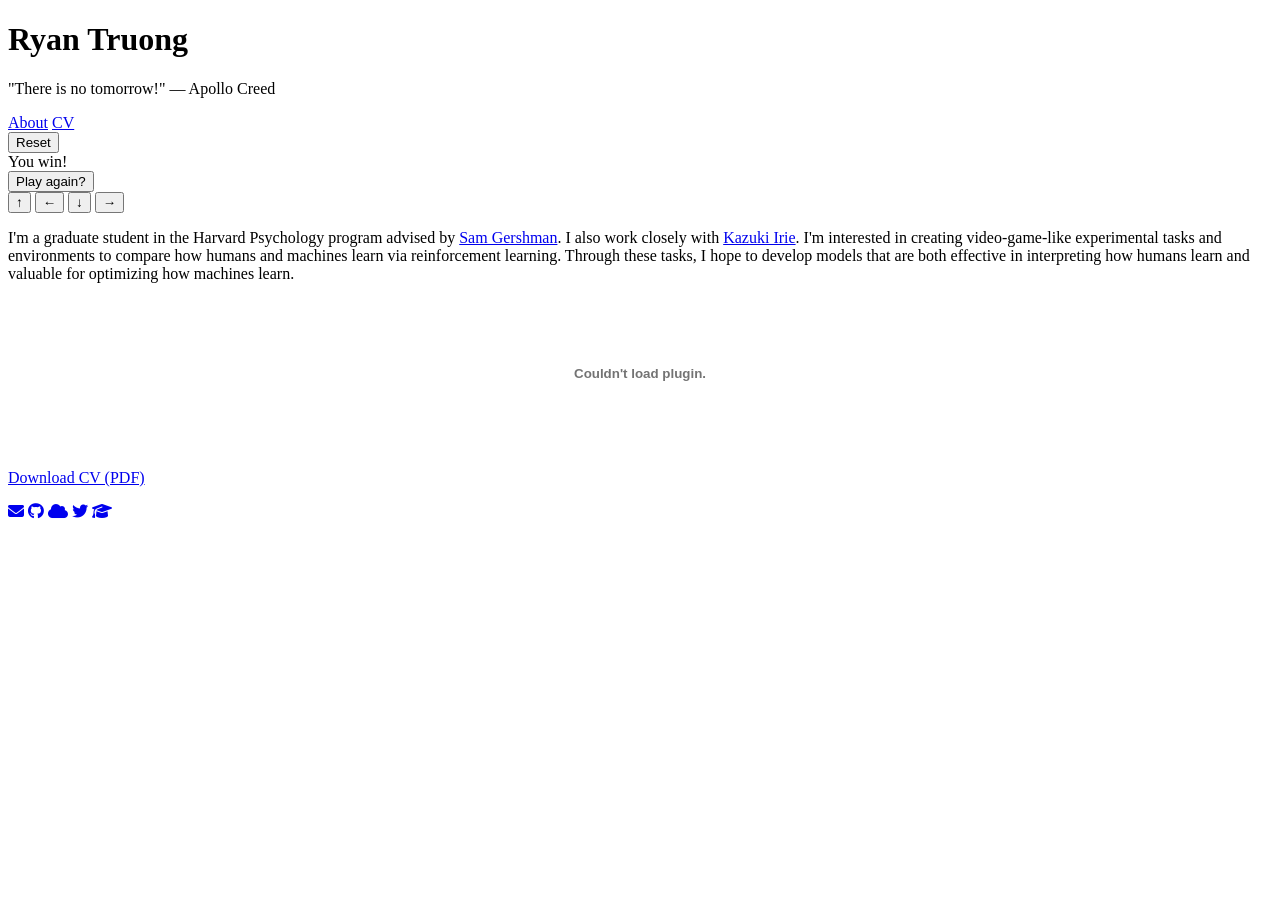
==== index.html @ cb48c057 "update cv and about" ====
<!DOCTYPE html>
<html lang="en">
<head>
    <meta charset="UTF-8">
    <meta name="viewport" content="width=device-width, initial-scale=1.0">
    <script>
        const savedTheme = localStorage.getItem('theme');
        const systemPrefersDark = window.matchMedia('(prefers-color-scheme: dark)').matches;
        if (savedTheme === 'dark' || (!savedTheme && systemPrefersDark)) {
            document.documentElement.classList.add('dark-mode');
        }
    </script>
    <title>Ryan Truong</title>
    <link rel="stylesheet" href="https://cdnjs.cloudflare.com/ajax/libs/font-awesome/6.4.0/css/all.min.css">
    <link rel="stylesheet" href="styles/main.css">
    <meta name="color-scheme" content="light dark">
</head>
<body>
    <div class="content">
        <h1>Ryan Truong</h1>
        <p class="tagline">"There is no tomorrow!" — Apollo Creed</p>

        <nav>
            <a href="#" id="about-link">About</a>
            <a href="#" id="cv-link">CV</a>
        </nav>

        <div class="swap-container">
            <div id="game-section">
                <div class="game-wrapper">
                    <div id="game-container"></div>
                    <div class="game-controls">
                        <button class="reset-btn" data-action="reset">Reset</button>
                        <div id="win-message" class="hidden">You win!</div>
                        <button id="play-again-btn" class="hidden" data-action="play-again">Play again?</button>
                    </div>
                </div>
                <div id="controls">
                    <button id="up" class="control-btn" data-move="0,-1">↑</button>
                    <button id="left" class="control-btn" data-move="-1,0">←</button>
                    <button id="down" class="control-btn" data-move="0,1">↓</button>
                    <button id="right" class="control-btn" data-move="1,0">→</button>
                </div>
            </div>

            <div id="bio-panel">
                <p>I'm a graduate student in the Harvard Psychology program advised by <a href="https://gershmanlab.com/people/sam.html" target="_blank" rel="noopener">Sam Gershman</a>. I also work closely with <a href="https://www.cs.yale.edu/homes/irie/" target="_blank" rel="noopener">Kazuki Irie</a>. I'm interested in creating video-game-like experimental tasks and environments to compare how humans and machines learn via reinforcement learning. Through these tasks, I hope to develop models that are both effective in interpreting how humans learn and valuable for optimizing how machines learn.</p>
            </div>

            <div id="cv-panel">
                <embed src="ryan_cv.pdf" type="application/pdf" width="100%">
                <p class="cv-fallback"><a href="ryan_cv.pdf">Download CV (PDF)</a></p>
            </div>
        </div>

        <div class="social-icons">
            <a href="mailto:truongtruong@g.harvard.edu"><i class="fas fa-envelope"></i></a>
            <a href="https://github.com/heyodog0"><i class="fab fa-github"></i></a>
            <a href="https://bsky.app/profile/heyodogo.bsky.social"><i class="fas fa-cloud"></i></a>
            <a href="https://x.com/ryanvtruong"><i class="fab fa-twitter"></i></a>
            <a href="https://scholar.google.com/citations?user=ryCBg4sAAAAJ&hl=en&oi=ao"><i class="fas fa-graduation-cap"></i></a>
        </div>
    </div>

    <script src="game.js"></script>
    <script src="theme.js"></script>
    <script src="transitions.js"></script>
    <script src="view-swap.js"></script>
</body>
</html>
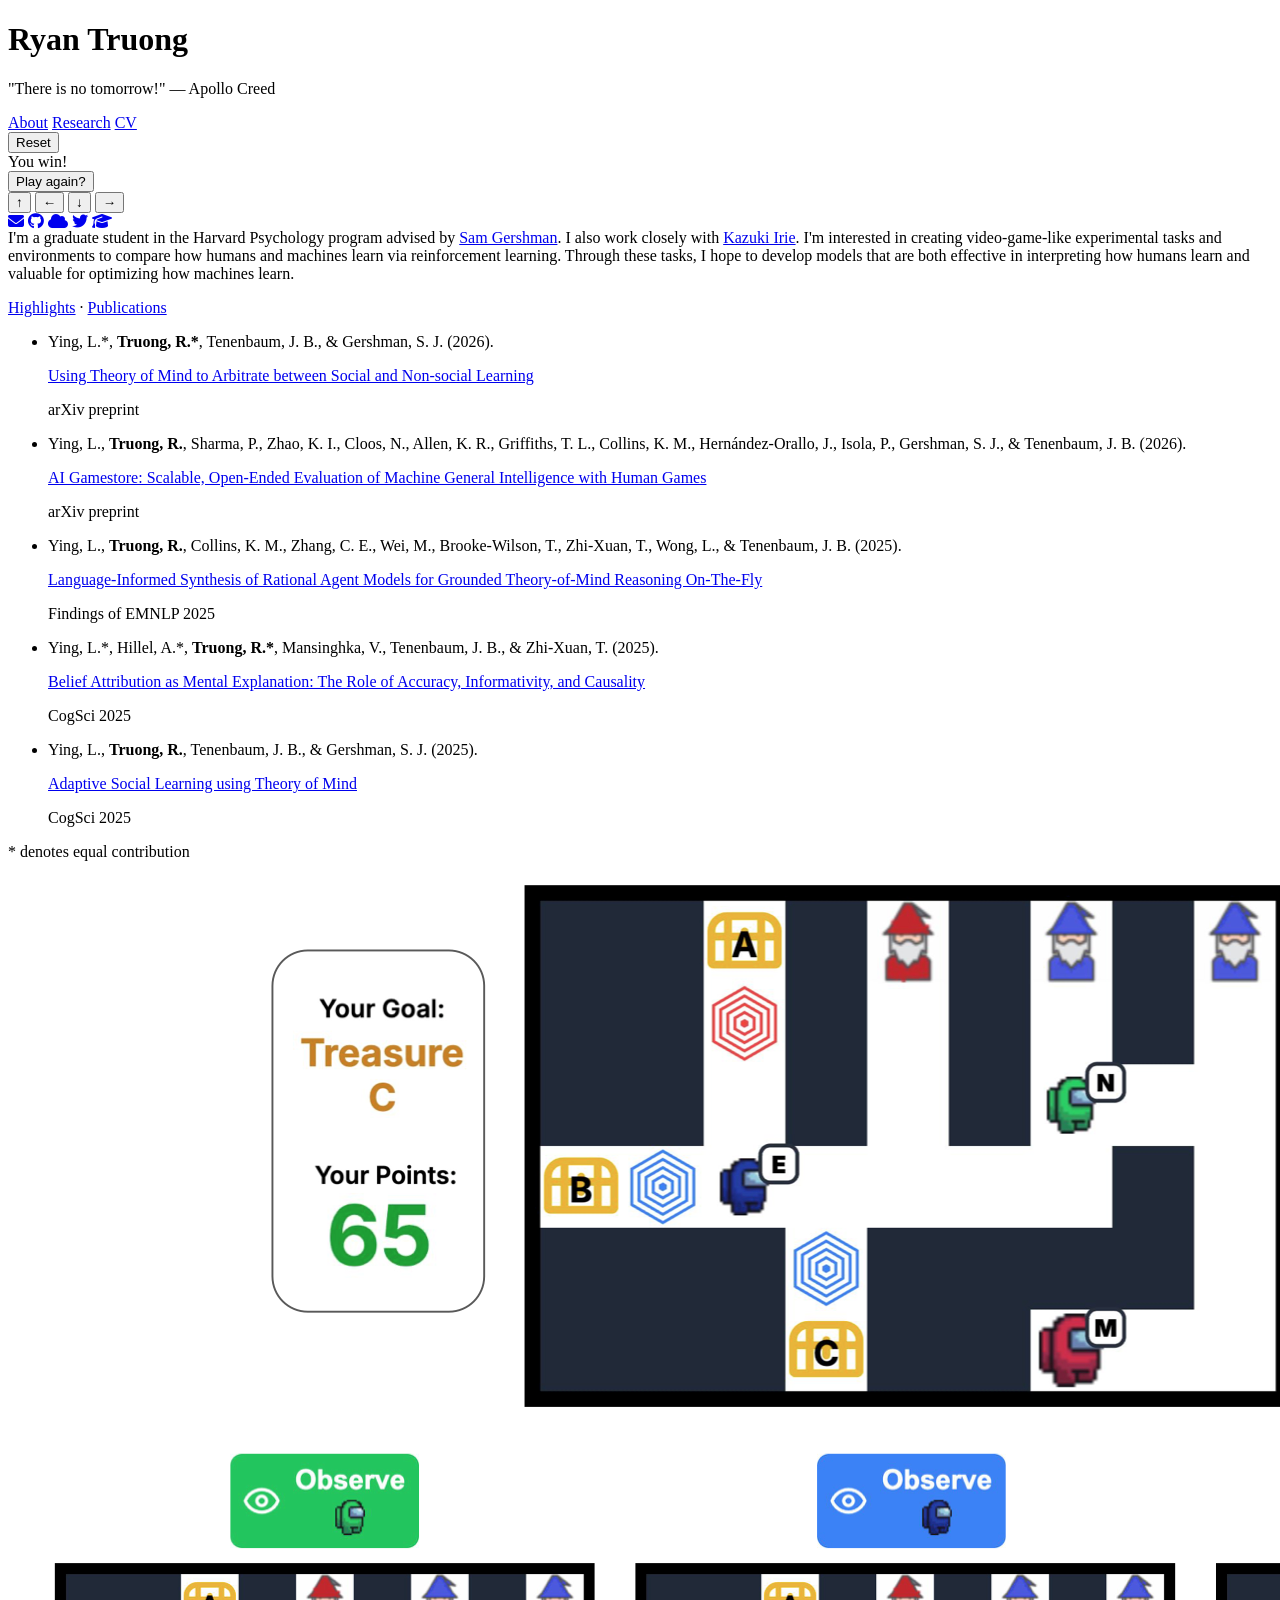
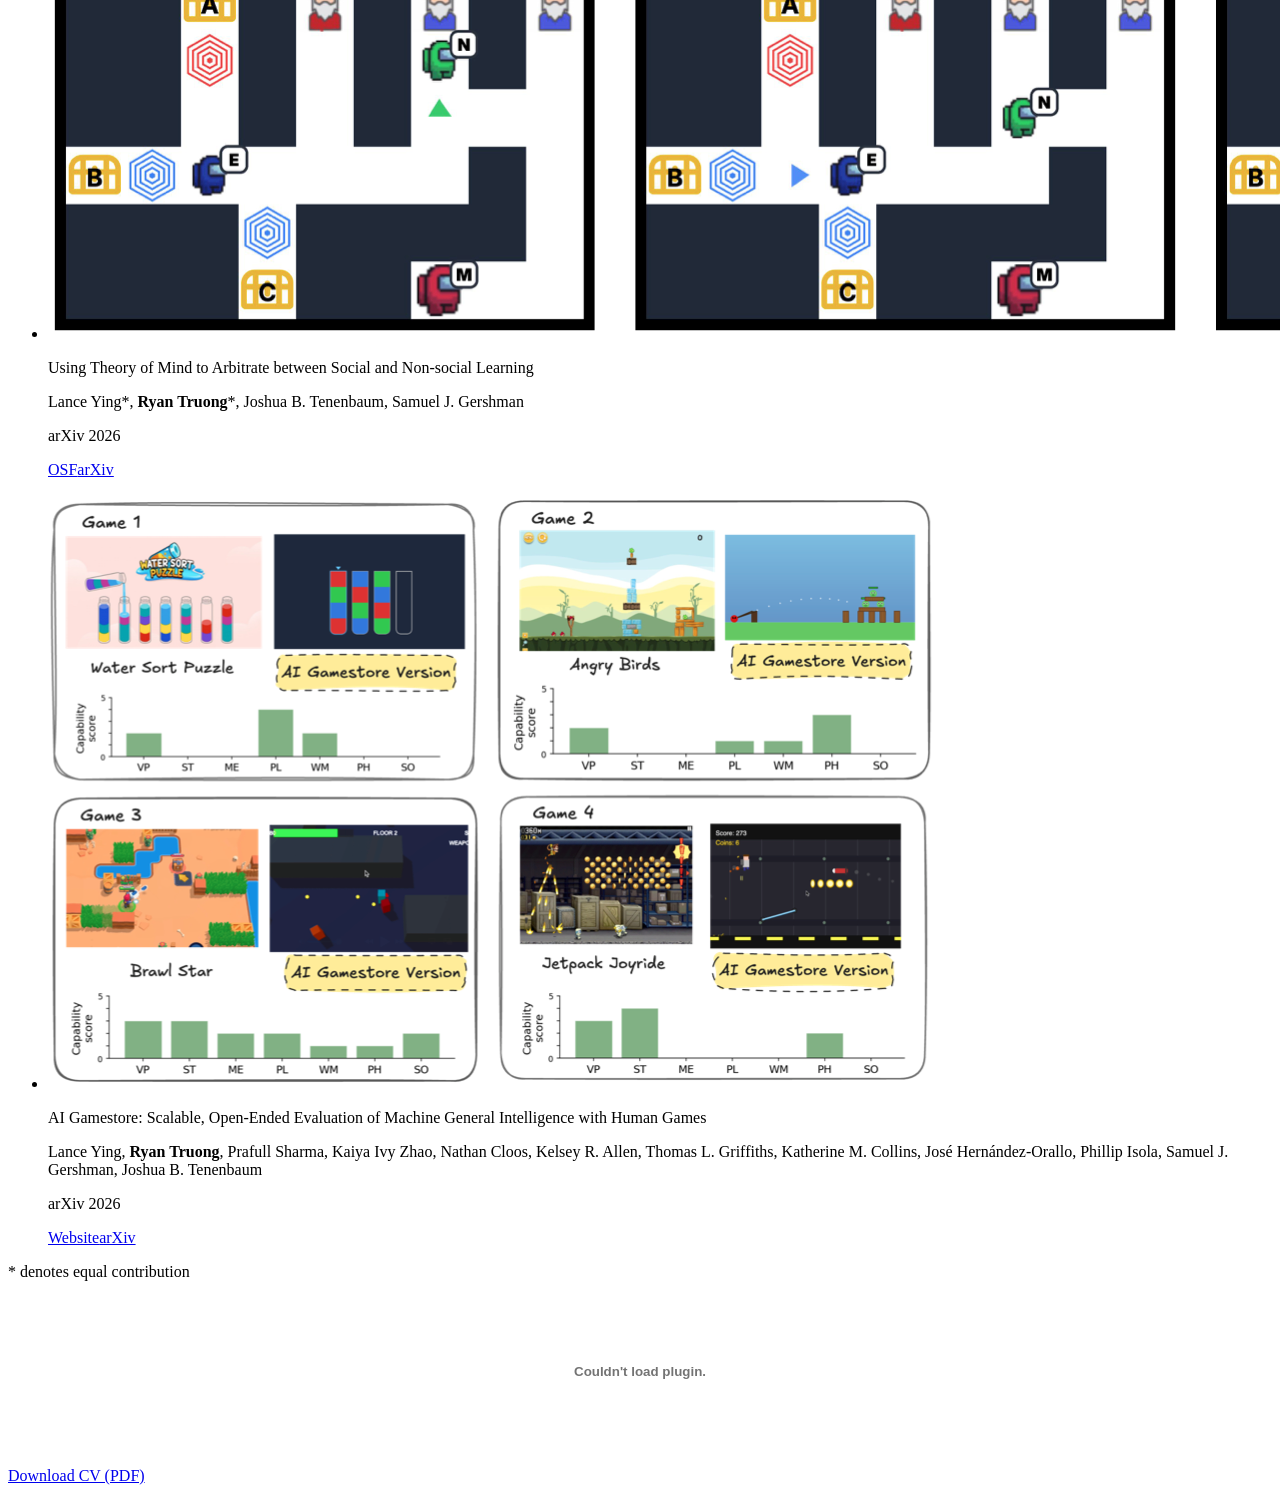
==== commit af020176: "add research section" ====
--- a/index.html
+++ b/index.html
@@ -22,6 +22,7 @@
 
         <nav>
             <a href="#" id="about-link">About</a>
+            <a href="#" id="pubs-link">Research</a>
             <a href="#" id="cv-link">CV</a>
         </nav>
 
@@ -47,6 +48,73 @@
                 <p>I'm a graduate student in the Harvard Psychology program advised by <a href="https://gershmanlab.com/people/sam.html" target="_blank" rel="noopener">Sam Gershman</a>. I also work closely with <a href="https://www.cs.yale.edu/homes/irie/" target="_blank" rel="noopener">Kazuki Irie</a>. I'm interested in creating video-game-like experimental tasks and environments to compare how humans and machines learn via reinforcement learning. Through these tasks, I hope to develop models that are both effective in interpreting how humans learn and valuable for optimizing how machines learn.</p>
             </div>
 
+            <div id="research-panel">
+                <div class="subtabs">
+                    <a href="#" id="tab-highlights" class="subtab active">Highlights</a>
+                    <span class="subtab-sep">·</span>
+                    <a href="#" id="tab-pubs" class="subtab">Publications</a>
+                </div>
+
+                <div id="pubs-view" class="research-view">
+                <ul class="pub-list">
+                    <li class="pub">
+                        <p class="pub-authors">Ying, L.*, <strong>Truong, R.*</strong>, Tenenbaum, J. B., &amp; Gershman, S. J. (2026).</p>
+                        <p class="pub-title"><a href="https://arxiv.org/abs/2607.28601" target="_blank" rel="noopener">Using Theory of Mind to Arbitrate between Social and Non-social Learning</a></p>
+                        <p class="pub-venue">arXiv preprint</p>
+                    </li>
+                    <li class="pub">
+                        <p class="pub-authors">Ying, L., <strong>Truong, R.</strong>, Sharma, P., Zhao, K. I., Cloos, N., Allen, K. R., Griffiths, T. L., Collins, K. M., Hernández-Orallo, J., Isola, P., Gershman, S. J., &amp; Tenenbaum, J. B. (2026).</p>
+                        <p class="pub-title"><a href="https://arxiv.org/abs/2602.17594" target="_blank" rel="noopener">AI Gamestore: Scalable, Open-Ended Evaluation of Machine General Intelligence with Human Games</a></p>
+                        <p class="pub-venue">arXiv preprint</p>
+                    </li>
+                    <li class="pub">
+                        <p class="pub-authors">Ying, L., <strong>Truong, R.</strong>, Collins, K. M., Zhang, C. E., Wei, M., Brooke-Wilson, T., Zhi-Xuan, T., Wong, L., &amp; Tenenbaum, J. B. (2025).</p>
+                        <p class="pub-title"><a href="https://aclanthology.org/2025.findings-emnlp.654/" target="_blank" rel="noopener">Language-Informed Synthesis of Rational Agent Models for Grounded Theory-of-Mind Reasoning On-The-Fly</a></p>
+                        <p class="pub-venue">Findings of EMNLP 2025</p>
+                    </li>
+                    <li class="pub">
+                        <p class="pub-authors">Ying, L.*, Hillel, A.*, <strong>Truong, R.*</strong>, Mansinghka, V., Tenenbaum, J. B., &amp; Zhi-Xuan, T. (2025).</p>
+                        <p class="pub-title"><a href="https://arxiv.org/abs/2505.19376" target="_blank" rel="noopener">Belief Attribution as Mental Explanation: The Role of Accuracy, Informativity, and Causality</a></p>
+                        <p class="pub-venue">CogSci 2025</p>
+                    </li>
+                    <li class="pub">
+                        <p class="pub-authors">Ying, L., <strong>Truong, R.</strong>, Tenenbaum, J. B., &amp; Gershman, S. J. (2025).</p>
+                        <p class="pub-title"><a href="https://arxiv.org/abs/2507.09409" target="_blank" rel="noopener">Adaptive Social Learning using Theory of Mind</a></p>
+                        <p class="pub-venue">CogSci 2025</p>
+                    </li>
+                </ul>
+                <p class="pub-note">* denotes equal contribution</p>
+                </div>
+
+                <div id="highlights-view" class="research-view active">
+                    <!-- Thumbnails: drop images in assets/highlights/ matching the
+                         filenames below (~480x300). Missing files degrade to an
+                         empty tinted box, not a broken-image icon.
+                         To add a link, copy an <a> inside .hl-links. -->
+                    <ul class="hl-list">
+                        <li class="hl">
+                            <img class="hl-thumb" src="assets/highlights/Social_ToM.png" alt="" loading="lazy">
+                            <div class="hl-body">
+                                <p class="hl-title">Using Theory of Mind to Arbitrate between Social and Non-social Learning</p>
+                                <p class="hl-authors">Lance Ying*, <strong>Ryan Truong</strong>*, Joshua B. Tenenbaum, Samuel J. Gershman</p>
+                                <p class="hl-venue">arXiv 2026</p>
+                                <p class="hl-links"><a href="https://osf.io/e93kh/overview" target="_blank" rel="noopener">OSF</a><a href="https://arxiv.org/abs/2607.28601" target="_blank" rel="noopener">arXiv</a></p>
+                            </div>
+                        </li>
+                        <li class="hl">
+                            <img class="hl-thumb" src="assets/highlights/aigamestore.png" alt="" loading="lazy">
+                            <div class="hl-body">
+                                <p class="hl-title">AI Gamestore: Scalable, Open-Ended Evaluation of Machine General Intelligence with Human Games</p>
+                                <p class="hl-authors">Lance Ying, <strong>Ryan Truong</strong>, Prafull Sharma, Kaiya Ivy Zhao, Nathan Cloos, Kelsey R. Allen, Thomas L. Griffiths, Katherine M. Collins, José Hernández-Orallo, Phillip Isola, Samuel J. Gershman, Joshua B. Tenenbaum</p>
+                                <p class="hl-venue">arXiv 2026</p>
+                                <p class="hl-links"><a href="https://aigamestore.org/" target="_blank" rel="noopener">Website</a><a href="https://arxiv.org/abs/2602.17594" target="_blank" rel="noopener">arXiv</a></p>
+                            </div>
+                        </li>
+                    </ul>
+                    <p class="pub-note">* denotes equal contribution</p>
+                </div>
+            </div>
+
             <div id="cv-panel">
                 <embed src="ryan_cv.pdf" type="application/pdf" width="100%">
                 <p class="cv-fallback"><a href="ryan_cv.pdf">Download CV (PDF)</a></p>
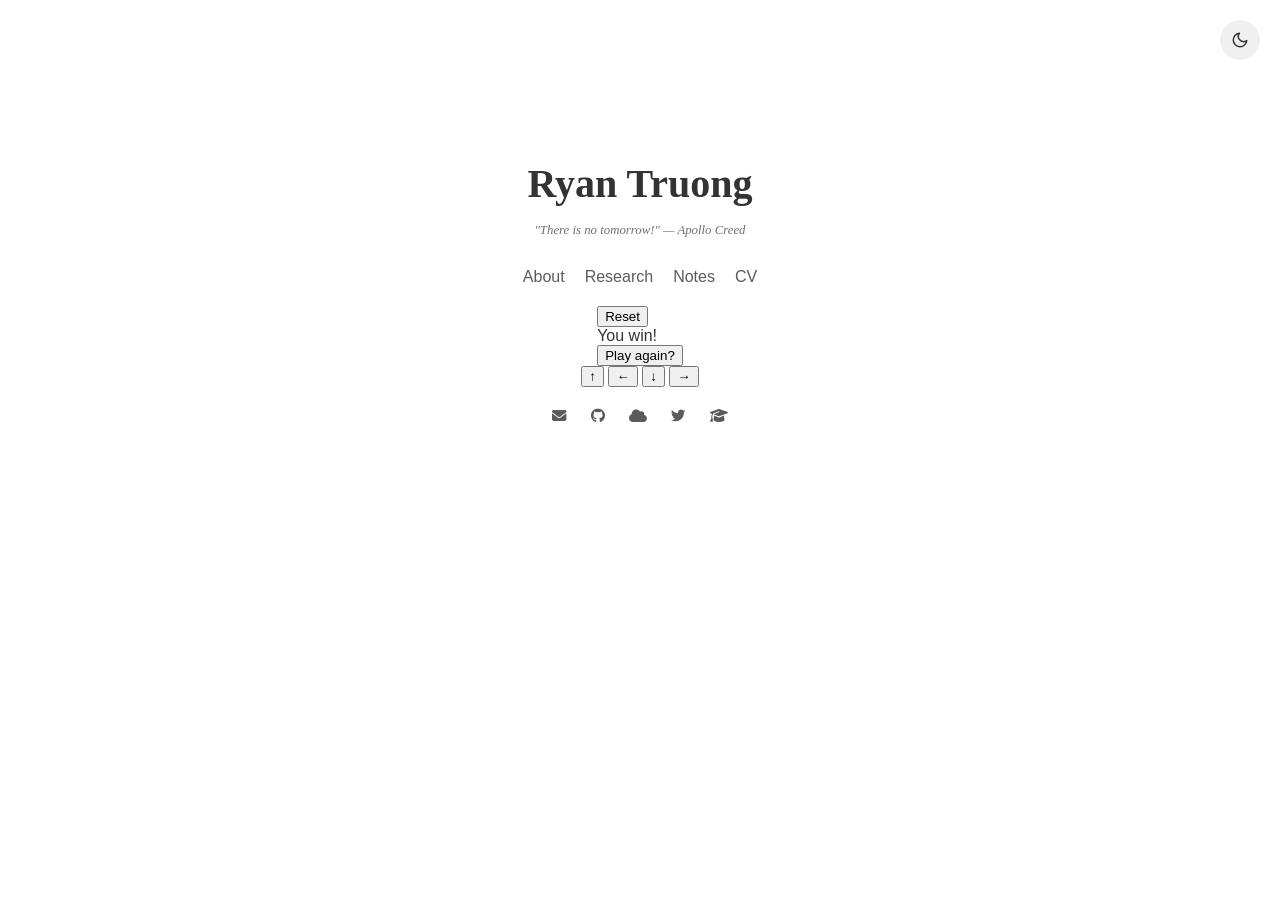
==== commit 540280da: "add notes section, reorganize files" ====
--- a/index.html
+++ b/index.html
@@ -22,7 +22,8 @@
 
         <nav>
             <a href="#" id="about-link">About</a>
-            <a href="#" id="pubs-link">Research</a>
+            <a href="#" id="research-link">Research</a>
+            <a href="#" id="notes-link">Notes</a>
             <a href="#" id="cv-link">CV</a>
         </nav>
 
@@ -44,56 +45,55 @@
                 </div>
             </div>
 
-            <div id="bio-panel">
+            <div id="bio-panel" class="panel">
                 <p>I'm a graduate student in the Harvard Psychology program advised by <a href="https://gershmanlab.com/people/sam.html" target="_blank" rel="noopener">Sam Gershman</a>. I also work closely with <a href="https://www.cs.yale.edu/homes/irie/" target="_blank" rel="noopener">Kazuki Irie</a>. I'm interested in creating video-game-like experimental tasks and environments to compare how humans and machines learn via reinforcement learning. Through these tasks, I hope to develop models that are both effective in interpreting how humans learn and valuable for optimizing how machines learn.</p>
             </div>
 
-            <div id="research-panel">
+            <div id="research-panel" class="panel">
                 <div class="subtabs">
                     <a href="#" id="tab-highlights" class="subtab active">Highlights</a>
                     <span class="subtab-sep">·</span>
-                    <a href="#" id="tab-pubs" class="subtab">Publications</a>
+                    <a href="#" id="tab-publications" class="subtab">Publications</a>
                 </div>
 
-                <div id="pubs-view" class="research-view">
-                <ul class="pub-list">
-                    <li class="pub">
-                        <p class="pub-authors">Ying, L.*, <strong>Truong, R.*</strong>, Tenenbaum, J. B., &amp; Gershman, S. J. (2026).</p>
-                        <p class="pub-title"><a href="https://arxiv.org/abs/2607.28601" target="_blank" rel="noopener">Using Theory of Mind to Arbitrate between Social and Non-social Learning</a></p>
-                        <p class="pub-venue">arXiv preprint</p>
-                    </li>
-                    <li class="pub">
-                        <p class="pub-authors">Ying, L., <strong>Truong, R.</strong>, Sharma, P., Zhao, K. I., Cloos, N., Allen, K. R., Griffiths, T. L., Collins, K. M., Hernández-Orallo, J., Isola, P., Gershman, S. J., &amp; Tenenbaum, J. B. (2026).</p>
-                        <p class="pub-title"><a href="https://arxiv.org/abs/2602.17594" target="_blank" rel="noopener">AI Gamestore: Scalable, Open-Ended Evaluation of Machine General Intelligence with Human Games</a></p>
-                        <p class="pub-venue">arXiv preprint</p>
-                    </li>
-                    <li class="pub">
-                        <p class="pub-authors">Ying, L., <strong>Truong, R.</strong>, Collins, K. M., Zhang, C. E., Wei, M., Brooke-Wilson, T., Zhi-Xuan, T., Wong, L., &amp; Tenenbaum, J. B. (2025).</p>
-                        <p class="pub-title"><a href="https://aclanthology.org/2025.findings-emnlp.654/" target="_blank" rel="noopener">Language-Informed Synthesis of Rational Agent Models for Grounded Theory-of-Mind Reasoning On-The-Fly</a></p>
-                        <p class="pub-venue">Findings of EMNLP 2025</p>
-                    </li>
-                    <li class="pub">
-                        <p class="pub-authors">Ying, L.*, Hillel, A.*, <strong>Truong, R.*</strong>, Mansinghka, V., Tenenbaum, J. B., &amp; Zhi-Xuan, T. (2025).</p>
-                        <p class="pub-title"><a href="https://arxiv.org/abs/2505.19376" target="_blank" rel="noopener">Belief Attribution as Mental Explanation: The Role of Accuracy, Informativity, and Causality</a></p>
-                        <p class="pub-venue">CogSci 2025</p>
-                    </li>
-                    <li class="pub">
-                        <p class="pub-authors">Ying, L., <strong>Truong, R.</strong>, Tenenbaum, J. B., &amp; Gershman, S. J. (2025).</p>
-                        <p class="pub-title"><a href="https://arxiv.org/abs/2507.09409" target="_blank" rel="noopener">Adaptive Social Learning using Theory of Mind</a></p>
-                        <p class="pub-venue">CogSci 2025</p>
-                    </li>
-                </ul>
-                <p class="pub-note">* denotes equal contribution</p>
+                <div id="publications-view" class="research-view">
+                    <ul class="pub-list">
+                        <li class="pub">
+                            <p class="pub-authors">Ying, L.*, <strong>Truong, R.*</strong>, Tenenbaum, J. B., &amp; Gershman, S. J. (2026).</p>
+                            <p class="pub-title"><a href="https://arxiv.org/abs/2607.28601" target="_blank" rel="noopener">Using Theory of Mind to Arbitrate between Social and Non-social Learning</a></p>
+                            <p class="pub-venue">arXiv preprint</p>
+                        </li>
+                        <li class="pub">
+                            <p class="pub-authors">Ying, L., <strong>Truong, R.</strong>, Sharma, P., Zhao, K. I., Cloos, N., Allen, K. R., Griffiths, T. L., Collins, K. M., Hernández-Orallo, J., Isola, P., Gershman, S. J., &amp; Tenenbaum, J. B. (2026).</p>
+                            <p class="pub-title"><a href="https://arxiv.org/abs/2602.17594" target="_blank" rel="noopener">AI Gamestore: Scalable, Open-Ended Evaluation of Machine General Intelligence with Human Games</a></p>
+                            <p class="pub-venue">arXiv preprint</p>
+                        </li>
+                        <li class="pub">
+                            <p class="pub-authors">Ying, L., <strong>Truong, R.</strong>, Collins, K. M., Zhang, C. E., Wei, M., Brooke-Wilson, T., Zhi-Xuan, T., Wong, L., &amp; Tenenbaum, J. B. (2025).</p>
+                            <p class="pub-title"><a href="https://aclanthology.org/2025.findings-emnlp.654/" target="_blank" rel="noopener">Language-Informed Synthesis of Rational Agent Models for Grounded Theory-of-Mind Reasoning On-The-Fly</a></p>
+                            <p class="pub-venue">Findings of EMNLP 2025</p>
+                        </li>
+                        <li class="pub">
+                            <p class="pub-authors">Ying, L.*, Hillel, A.*, <strong>Truong, R.*</strong>, Mansinghka, V., Tenenbaum, J. B., &amp; Zhi-Xuan, T. (2025).</p>
+                            <p class="pub-title"><a href="https://arxiv.org/abs/2505.19376" target="_blank" rel="noopener">Belief Attribution as Mental Explanation: The Role of Accuracy, Informativity, and Causality</a></p>
+                            <p class="pub-venue">CogSci 2025</p>
+                        </li>
+                        <li class="pub">
+                            <p class="pub-authors">Ying, L., <strong>Truong, R.</strong>, Tenenbaum, J. B., &amp; Gershman, S. J. (2025).</p>
+                            <p class="pub-title"><a href="https://arxiv.org/abs/2507.09409" target="_blank" rel="noopener">Adaptive Social Learning using Theory of Mind</a></p>
+                            <p class="pub-venue">CogSci 2025</p>
+                        </li>
+                    </ul>
+                    <p class="pub-note">* denotes equal contribution</p>
                 </div>
 
                 <div id="highlights-view" class="research-view active">
-                    <!-- Thumbnails: drop images in assets/highlights/ matching the
-                         filenames below (~480x300). Missing files degrade to an
-                         empty tinted box, not a broken-image icon.
-                         To add a link, copy an <a> inside .hl-links. -->
+                    <!-- Thumbnails live in assets/highlights/ and are shown at
+                         their natural aspect ratio. To add a link, copy an
+                         <a> inside .hl-links. -->
                     <ul class="hl-list">
                         <li class="hl">
-                            <img class="hl-thumb" src="assets/highlights/Social_ToM.png" alt="" loading="lazy">
+                            <img class="hl-thumb" src="assets/highlights/Social_ToM.png" alt="" width="2238" height="1272" loading="lazy">
                             <div class="hl-body">
                                 <p class="hl-title">Using Theory of Mind to Arbitrate between Social and Non-social Learning</p>
                                 <p class="hl-authors">Lance Ying*, <strong>Ryan Truong</strong>*, Joshua B. Tenenbaum, Samuel J. Gershman</p>
@@ -102,7 +102,7 @@
                             </div>
                         </li>
                         <li class="hl">
-                            <img class="hl-thumb" src="assets/highlights/aigamestore.png" alt="" loading="lazy">
+                            <img class="hl-thumb" src="assets/highlights/aigamestore.png" alt="" width="887" height="594" loading="lazy">
                             <div class="hl-body">
                                 <p class="hl-title">AI Gamestore: Scalable, Open-Ended Evaluation of Machine General Intelligence with Human Games</p>
                                 <p class="hl-authors">Lance Ying, <strong>Ryan Truong</strong>, Prafull Sharma, Kaiya Ivy Zhao, Nathan Cloos, Kelsey R. Allen, Thomas L. Griffiths, Katherine M. Collins, José Hernández-Orallo, Phillip Isola, Samuel J. Gershman, Joshua B. Tenenbaum</p>
@@ -113,6 +113,17 @@
                     </ul>
                     <p class="pub-note">* denotes equal contribution</p>
                 </div>
+            </div>
+
+            <div id="notes-panel" class="panel">
+                <!-- Newest first. To add a note: copy notes/heyodogo.html to
+                     notes/<slug>.html, then add an <li> at the top of this list. -->
+                <ul class="post-list">
+                    <li class="post-item">
+                        <a class="post-title" href="notes/heyodogo.html">heyodogo</a>
+                        <p class="post-date">August 1, 2026</p>
+                    </li>
+                </ul>
             </div>
 
             <div id="cv-panel">
@@ -130,9 +141,9 @@
         </div>
     </div>
 
-    <script src="game.js"></script>
-    <script src="theme.js"></script>
-    <script src="transitions.js"></script>
-    <script src="view-swap.js"></script>
+    <script src="scripts/game.js"></script>
+    <script src="scripts/theme.js"></script>
+    <script src="scripts/transitions.js"></script>
+    <script src="scripts/view-swap.js"></script>
 </body>
 </html>
--- a/styles/main.css
+++ b/styles/main.css
@@ -0,0 +1,8 @@
+/* Main CSS file that imports all other files */
+@import 'base.css';
+@import 'theme.css';
+@import 'components/layout.css';
+@import 'components/game.css';
+@import 'components/panels.css';
+@import 'components/research.css';
+@import 'components/post.css';
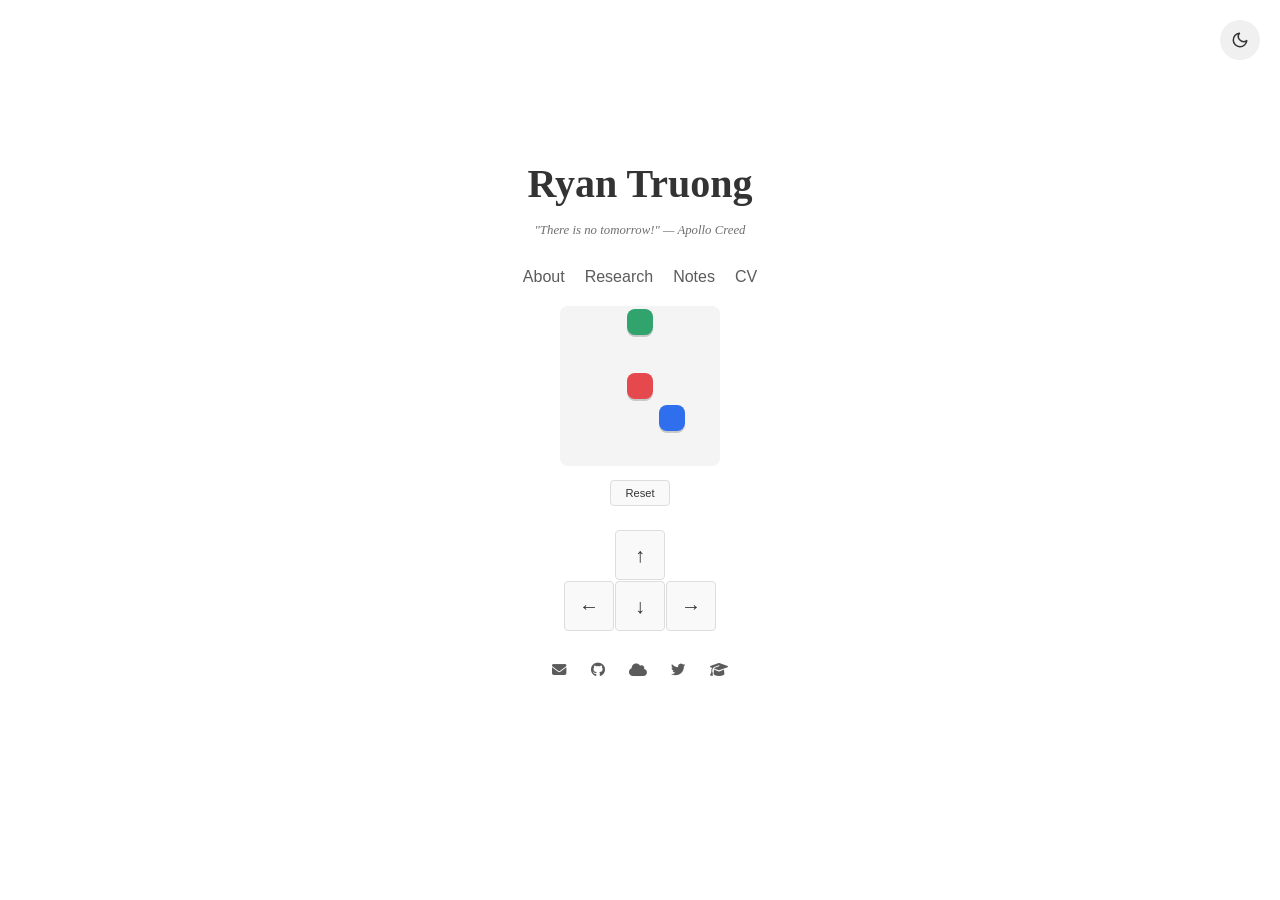
==== commit c672620d: "keep win message from shifting the controls" ====
--- a/index.html
+++ b/index.html
@@ -31,9 +31,11 @@
             <div id="game-section">
                 <div class="game-wrapper">
                     <div id="game-container"></div>
+                    <!-- Sits over the board so winning doesn't add a row and
+                         shove the D-pad down the page. -->
+                    <div id="win-message" class="hidden">You win!</div>
                     <div class="game-controls">
                         <button class="reset-btn" data-action="reset">Reset</button>
-                        <div id="win-message" class="hidden">You win!</div>
                         <button id="play-again-btn" class="hidden" data-action="play-again">Play again?</button>
                     </div>
                 </div>
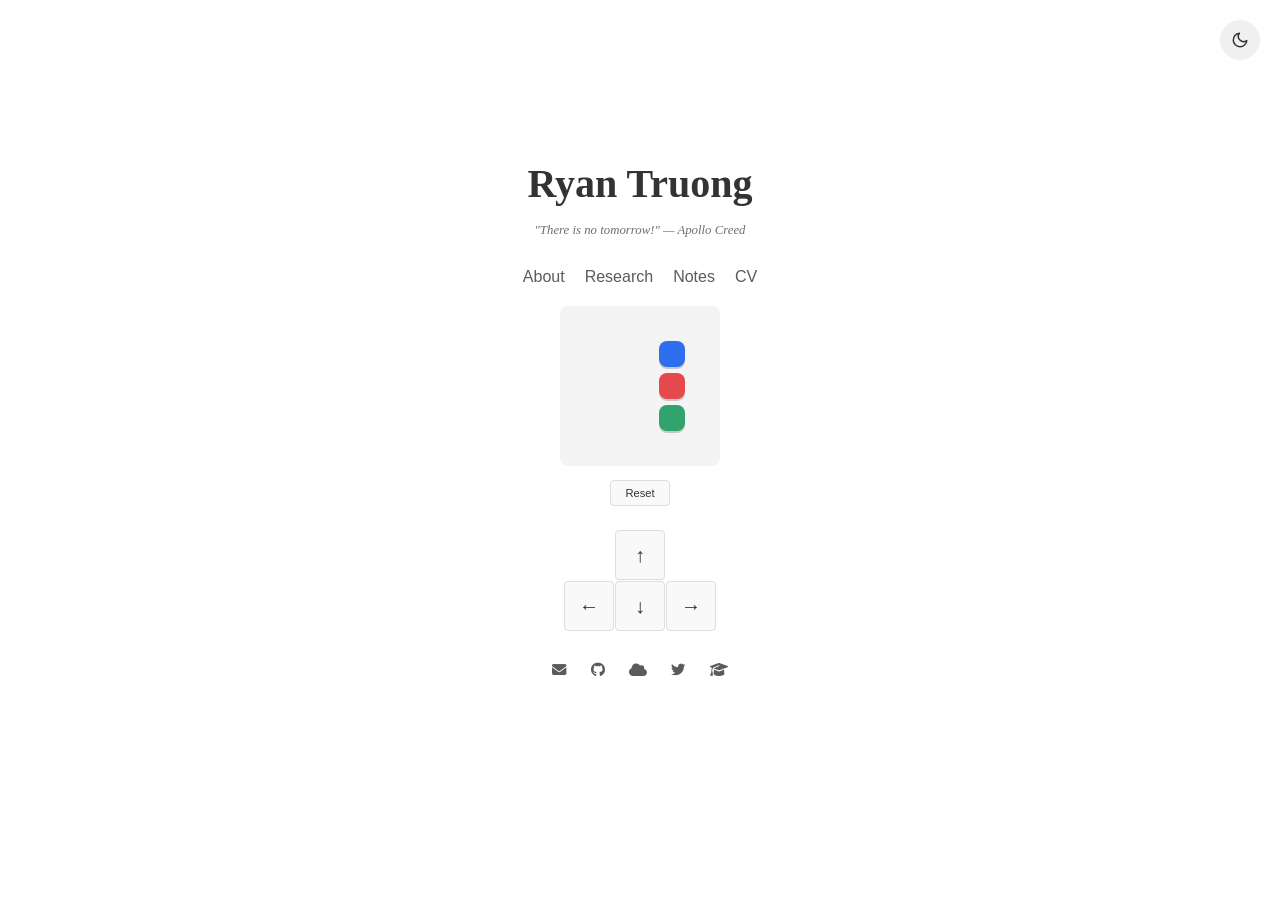
==== commit 2f609ea1: "add PlayTrain to highlights, publications, and CV" ====
--- a/index.html
+++ b/index.html
@@ -61,6 +61,11 @@
                 <div id="publications-view" class="research-view">
                     <ul class="pub-list">
                         <li class="pub">
+                            <p class="pub-authors"><strong>Truong, R.</strong>, Ying, L., Gershman, S. J., &amp; Irie, K. (2026).</p>
+                            <p class="pub-title"><a href="https://arxiv.org/abs/2609.09059" target="_blank" rel="noopener">PlayTrain: An Efficient Reinforcement Learning Framework for LLM-Generated Adaptable JavaScript Games</a></p>
+                            <p class="pub-venue">arXiv preprint</p>
+                        </li>
+                        <li class="pub">
                             <p class="pub-authors">Ying, L.*, <strong>Truong, R.*</strong>, Tenenbaum, J. B., &amp; Gershman, S. J. (2026).</p>
                             <p class="pub-title"><a href="https://arxiv.org/abs/2607.28601" target="_blank" rel="noopener">Using Theory of Mind to Arbitrate between Social and Non-social Learning</a></p>
                             <p class="pub-venue">arXiv preprint</p>
@@ -94,6 +99,15 @@
                          their natural aspect ratio. To add a link, copy an
                          <a> inside .hl-links. -->
                     <ul class="hl-list">
+                        <li class="hl">
+                            <img class="hl-thumb" src="assets/highlights/playtrain.png" alt="" width="1310" height="742" loading="lazy">
+                            <div class="hl-body">
+                                <p class="hl-title">PlayTrain: An Efficient Reinforcement Learning Framework for LLM-Generated Adaptable JavaScript Games</p>
+                                <p class="hl-authors"><strong>Ryan Truong</strong>, Lance Ying, Samuel J. Gershman, Kazuki Irie</p>
+                                <p class="hl-venue">arXiv 2026</p>
+                                <p class="hl-links"><a href="https://playtrain.org/" target="_blank" rel="noopener">Website</a><a href="https://arxiv.org/abs/2609.09059" target="_blank" rel="noopener">arXiv</a></p>
+                            </div>
+                        </li>
                         <li class="hl">
                             <img class="hl-thumb" src="assets/highlights/Social_ToM.png" alt="" width="2238" height="1272" loading="lazy">
                             <div class="hl-body">
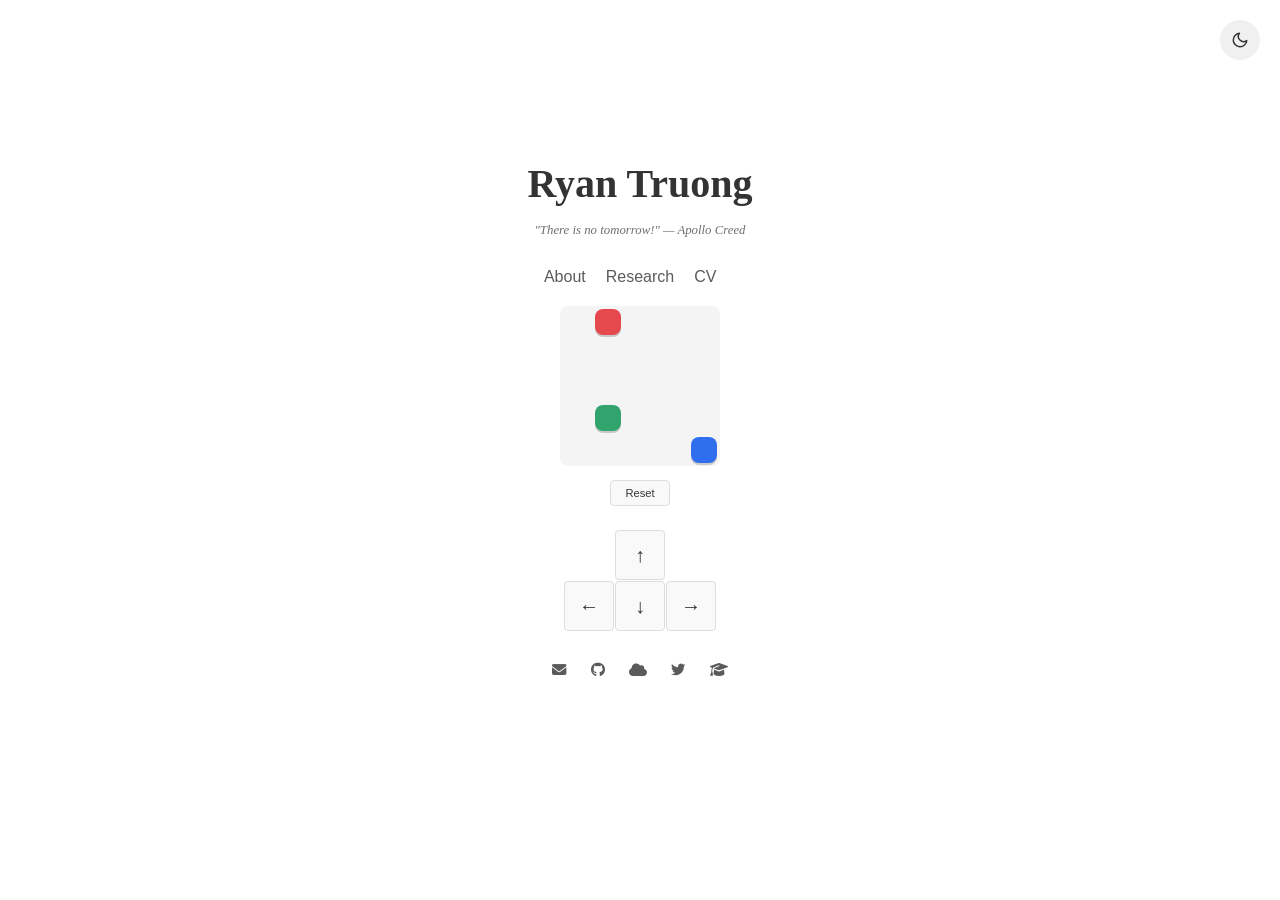
==== commit 65f81009: "hide the notes section for now" ====
--- a/index.html
+++ b/index.html
@@ -23,7 +23,9 @@
         <nav>
             <a href="#" id="about-link">About</a>
             <a href="#" id="research-link">Research</a>
-            <a href="#" id="notes-link">Notes</a>
+            <!-- Notes hidden for now. To bring it back: uncomment this
+                 link and drop the `hidden` on #notes-panel below. -->
+            <!-- <a href="#" id="notes-link">Notes</a> -->
             <a href="#" id="cv-link">CV</a>
         </nav>
 
@@ -131,7 +133,7 @@
                 </div>
             </div>
 
-            <div id="notes-panel" class="panel">
+            <div id="notes-panel" class="panel" hidden>
                 <!-- Newest first. To add a note: copy notes/heyodogo.html to
                      notes/<slug>.html, then add an <li> at the top of this list. -->
                 <ul class="post-list">
